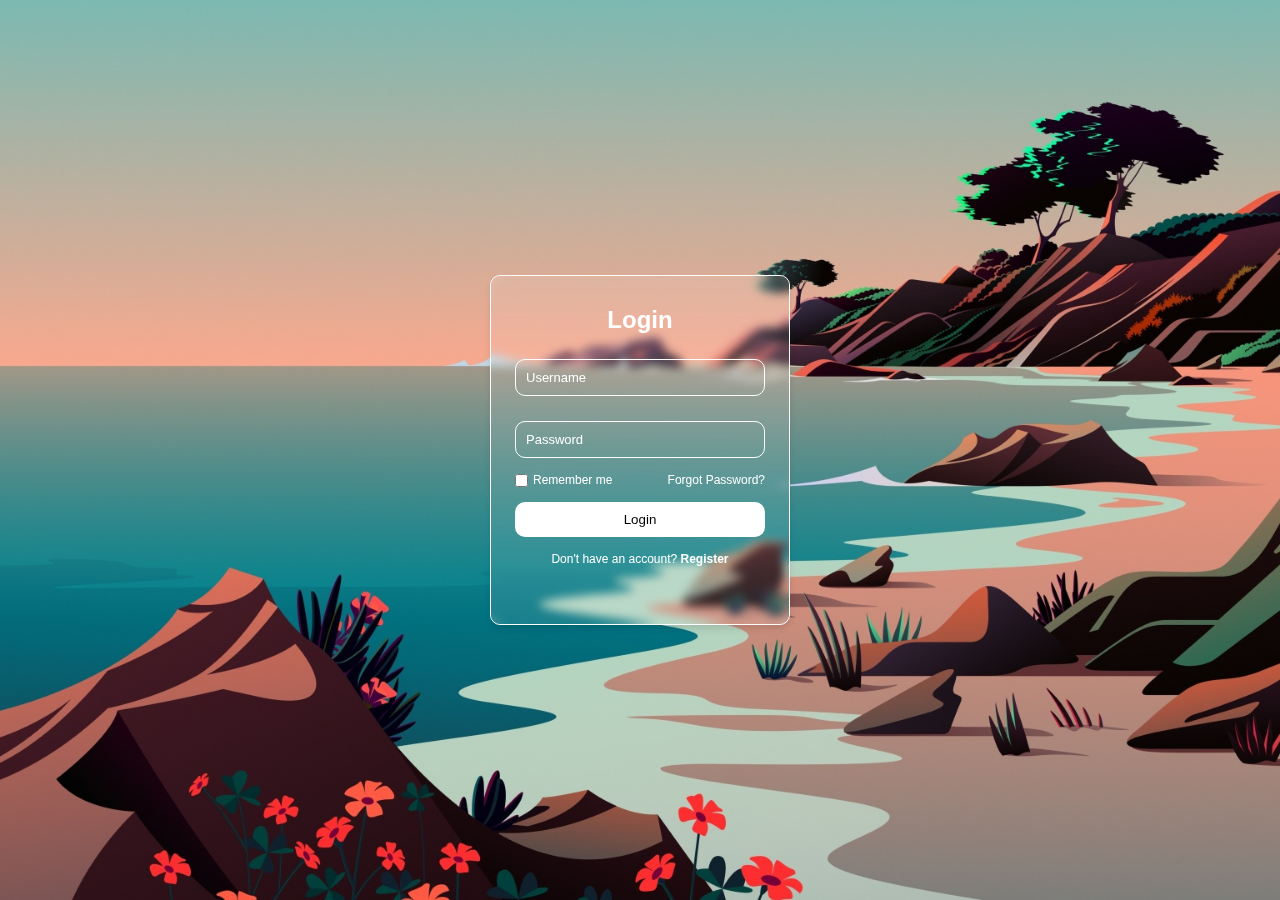
==== index.html @ 894586cf "Add files via upload" ====
<!DOCTYPE html>
<html lang="en">
<head>
    <title>Login Page</title>
    <link rel="stylesheet" href="style.css">
</head>
<body>
    <div class="glass-container">
        <div class="login-box">
            <h2>Login</h2>
            <form action="#" method="POST">

                <input type="text" id="username" name="username" required placeholder="Username">          
                <input type="password" id="password" name="password" required placeholder="Password">
                <div class="options">
                    <input type="checkbox" id="remember" name="remember">
                    <label for="remember">Remember me</label>
                    <a href="#">Forgot Password?</a>
                </div>
                
                <button type="submit">Login</button>

                <p>Don't have an account? <a href="#" id="register">Register</a></p>
            </form>
        </div>
    </div>
</body>
</html>
---- style.css ----
* {
    margin: 0;
    box-sizing: border-box;
    font-family: 'Poppins', sans-serif;
}

body {
    margin: 0;
    display: flex;
    justify-content: center;
    align-items: center;
    height: 100vh;
    background-image: url('backG.jpg');
    background-size: cover;
}

.glass-container {
    width: 300px;
    height: 350px;
    position: relative;
    z-index: 1;
    background: rgba(255, 255, 255, 0.1);
    box-shadow: 0 4px 6px rgba(0, 0, 0, 0.1);
    border-radius: 10px;
    border: 1px solid #fff;
}

.glass-container::before {
    content: '';
    position: absolute;
    width: 100%;
    height: 100%;
    border-radius: 10px;
    backdrop-filter: blur(5px);
  /*  -webkit-backdrop-filter: blur(5px);*/
    z-index: -1;
}

.login-box {
    max-width: 250px;
    margin: 0 auto;
    text-align: center;
}

h2 {
    color: #fff;
    margin-top: 30px;
    margin-bottom: -20px;
}

form {
    display: flex;
    flex-direction: column;
    margin-top: 20px;
}

input {
    padding: 10px;
    margin-top: 25px;
    border: none;
    border-radius: 10px;
    background: transparent;
    border: 1px solid #fff;
    color: #fff;
    font-size: 13px;
}

input::placeholder {
    color: #fff;
}

input:focus {
    outline: none;
}

.options {
    display: flex;
    align-items: center;
    margin-top: 15px;
    font-size: 12px;
    color: white;
}

.options input {
    margin-right: 5px;
    margin-top: 0px;
}

.options a {
    text-decoration: none;
    color: white;
    margin-left: auto;
}

button {
    background: #fff;
    color: black;
    padding: 10px;
    border: none;
    border-radius: 10px;
    cursor: pointer;
    margin-top: 15px;
}

button:hover {
   /* background: transparent;*/
    color: white;
    outline: 1px solid #fff;
}

p {
    font-size: 12px;
    color: #fff;
    margin-top: 15px;
}

#register {
    text-decoration: none;
    color: #fff;
    font-weight: bold;
}
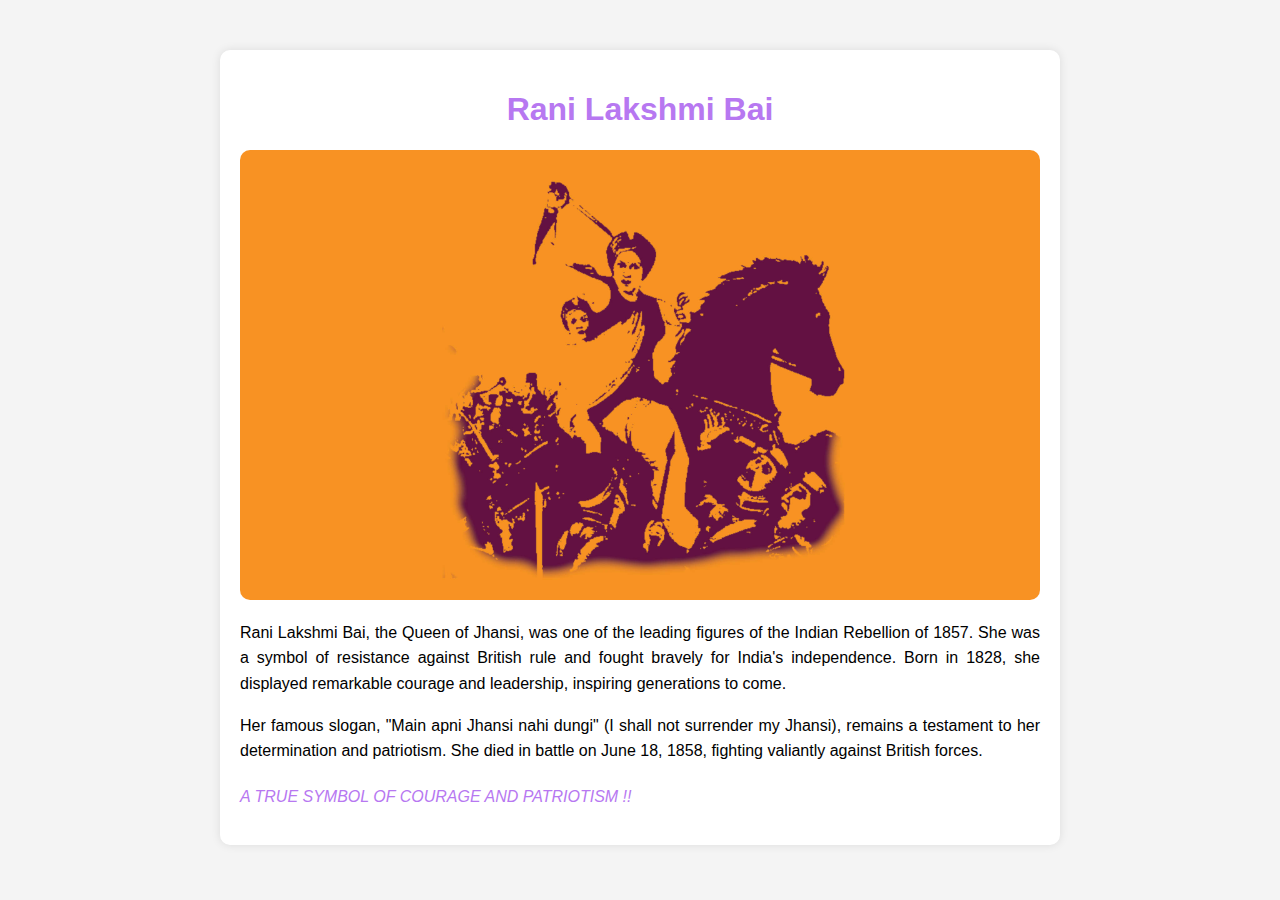
==== commit 1b15ea8f: "Add files via upload" ====
--- a/index.html
+++ b/index.html
@@ -1,28 +1,24 @@
 <!DOCTYPE html>
 <html lang="en">
 <head>
-    <title>Login Page</title>
+    <title>Tribute Page</title>
     <link rel="stylesheet" href="style.css">
 </head>
 <body>
-    <div class="glass-container">
-        <div class="login-box">
-            <h2>Login</h2>
-            <form action="#" method="POST">
-
-                <input type="text" id="username" name="username" required placeholder="Username">          
-                <input type="password" id="password" name="password" required placeholder="Password">
-                <div class="options">
-                    <input type="checkbox" id="remember" name="remember">
-                    <label for="remember">Remember me</label>
-                    <a href="#">Forgot Password?</a>
-                </div>
-                
-                <button type="submit">Login</button>
-
-                <p>Don't have an account? <a href="#" id="register">Register</a></p>
-            </form>
-        </div>
+    <div class="container">
+        <h1>Rani Lakshmi Bai</h1>
+        <img src="rani.jpg" alt="Rani Lakshmi Bai">
+        <p>
+            Rani Lakshmi Bai, the Queen of Jhansi, was one of the leading figures of the Indian Rebellion of 1857.
+            She was a symbol of resistance against British rule and fought bravely for India's independence. Born in
+            1828, she displayed remarkable courage and leadership, inspiring generations to come.
+        </p>
+        <p>
+            Her famous slogan, "Main apni Jhansi nahi dungi" (I shall not surrender my Jhansi), remains a testament
+            to her determination and patriotism. She died in battle on June 18, 1858, fighting valiantly against
+            British forces.
+        </p>
+        <p class="footer">A TRUE SYMBOL OF COURAGE AND PATRIOTISM !!</p>
     </div>
 </body>
 </html>--- a/style.css
+++ b/style.css
@@ -1,121 +1,34 @@
-* {
-    margin: 0;
-    box-sizing: border-box;
-    font-family: 'Poppins', sans-serif;
-}
+        body {
+            font-family: Arial, sans-serif;
+            margin: 0;
+            padding: 0;
+            text-align: center;
+            background-color:#f4f4f4;
+        }
+        .container {
+            max-width: 800px;
+            margin: 50px auto;
+            padding: 20px;
+            background: white;
+            box-shadow: 0px 0px 10px rgba(0, 0, 0, 0.1);
+            border-radius: 10px;
+            
+        }
+        img {
+            width: 100%;
+            border-radius: 10px;
+        }
+        h1 {
+            color: #b778f1;
+        }
+        p {
+            text-align: justify;
+            line-height: 1.6;
 
-body {
-    margin: 0;
-    display: flex;
-    justify-content: center;
-    align-items: center;
-    height: 100vh;
-    background-image: url('backG.jpg');
-    background-size: cover;
-}
+        }
+        .footer {
+            margin-top: 20px;
+            font-style: italic;
+            color: #b778f1;
+        }
 
-.glass-container {
-    width: 300px;
-    height: 350px;
-    position: relative;
-    z-index: 1;
-    background: rgba(255, 255, 255, 0.1);
-    box-shadow: 0 4px 6px rgba(0, 0, 0, 0.1);
-    border-radius: 10px;
-    border: 1px solid #fff;
-}
-
-.glass-container::before {
-    content: '';
-    position: absolute;
-    width: 100%;
-    height: 100%;
-    border-radius: 10px;
-    backdrop-filter: blur(5px);
-  /*  -webkit-backdrop-filter: blur(5px);*/
-    z-index: -1;
-}
-
-.login-box {
-    max-width: 250px;
-    margin: 0 auto;
-    text-align: center;
-}
-
-h2 {
-    color: #fff;
-    margin-top: 30px;
-    margin-bottom: -20px;
-}
-
-form {
-    display: flex;
-    flex-direction: column;
-    margin-top: 20px;
-}
-
-input {
-    padding: 10px;
-    margin-top: 25px;
-    border: none;
-    border-radius: 10px;
-    background: transparent;
-    border: 1px solid #fff;
-    color: #fff;
-    font-size: 13px;
-}
-
-input::placeholder {
-    color: #fff;
-}
-
-input:focus {
-    outline: none;
-}
-
-.options {
-    display: flex;
-    align-items: center;
-    margin-top: 15px;
-    font-size: 12px;
-    color: white;
-}
-
-.options input {
-    margin-right: 5px;
-    margin-top: 0px;
-}
-
-.options a {
-    text-decoration: none;
-    color: white;
-    margin-left: auto;
-}
-
-button {
-    background: #fff;
-    color: black;
-    padding: 10px;
-    border: none;
-    border-radius: 10px;
-    cursor: pointer;
-    margin-top: 15px;
-}
-
-button:hover {
-   /* background: transparent;*/
-    color: white;
-    outline: 1px solid #fff;
-}
-
-p {
-    font-size: 12px;
-    color: #fff;
-    margin-top: 15px;
-}
-
-#register {
-    text-decoration: none;
-    color: #fff;
-    font-weight: bold;
-}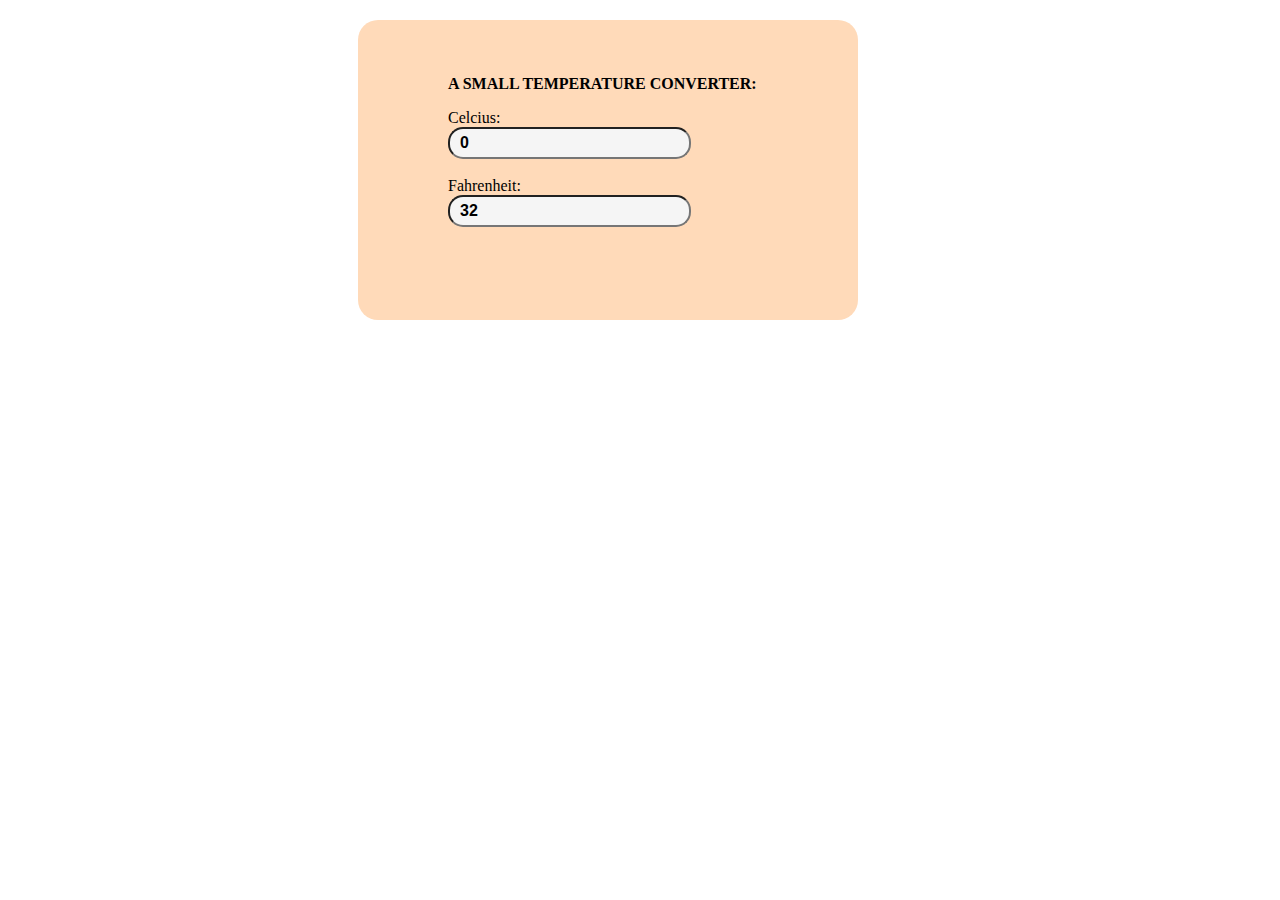
==== commit ad02f6c0: "Add files via upload" ====
--- a/index.html
+++ b/index.html
@@ -1,24 +1,25 @@
-<!DOCTYPE html>
-<html lang="en">
-<head>
-    <title>Tribute Page</title>
-    <link rel="stylesheet" href="style.css">
-</head>
-<body>
-    <div class="container">
-        <h1>Rani Lakshmi Bai</h1>
-        <img src="rani.jpg" alt="Rani Lakshmi Bai">
-        <p>
-            Rani Lakshmi Bai, the Queen of Jhansi, was one of the leading figures of the Indian Rebellion of 1857.
-            She was a symbol of resistance against British rule and fought bravely for India's independence. Born in
-            1828, she displayed remarkable courage and leadership, inspiring generations to come.
-        </p>
-        <p>
-            Her famous slogan, "Main apni Jhansi nahi dungi" (I shall not surrender my Jhansi), remains a testament
-            to her determination and patriotism. She died in battle on June 18, 1858, fighting valiantly against
-            British forces.
-        </p>
-        <p class="footer">A TRUE SYMBOL OF COURAGE AND PATRIOTISM !!</p>
-    </div>
-</body>
+<!DOCTYPE HTML>
+<html>
+  <head>
+    
+    <link rel = "stylesheet" href = "style.css"/>
+  </head>
+  <body>
+    <form class="second">
+        
+      <div class="first">
+
+      <p>A SMALL TEMPERATURE CONVERTER:</p>
+      <label for="celcius">Celcius:</label><br />
+      <input type="number" id="celcius" value = "0">
+      <br /><br />
+      <label for="fahr">Fahrenheit:</label><br />
+      <input type="number" id="fahr" value = "32">
+      <script src = "script.js"></script>
+
+     </div>
+
+    </form>
+    
+  </body>
 </html>--- a/style.css
+++ b/style.css
@@ -1,34 +1,30 @@
-        body {
-            font-family: Arial, sans-serif;
-            margin: 0;
-            padding: 0;
-            text-align: center;
-            background-color:#f4f4f4;
-        }
-        .container {
-            max-width: 800px;
-            margin: 50px auto;
-            padding: 20px;
-            background: white;
-            box-shadow: 0px 0px 10px rgba(0, 0, 0, 0.1);
-            border-radius: 10px;
-            
-        }
-        img {
-            width: 100%;
-            border-radius: 10px;
-        }
-        h1 {
-            color: #b778f1;
-        }
-        p {
-            text-align: justify;
-            line-height: 1.6;
-
-        }
-        .footer {
-            margin-top: 20px;
-            font-style: italic;
-            color: #b778f1;
-        }
-
+input {
+    border-radius: 15px;
+    border: 2px bold #3c4043;
+    font-size: 16px;
+    line-height: 1;
+    outline: none;
+    font-weight: bold;
+    color:black;
+    padding: 5px 10px 5px 10px;
+    background-color:whitesmoke
+  }
+    
+  p {
+    margin-top: 20px;
+    padding-top: 55px;
+    color:black;
+    font-weight: bold;
+  }
+.second{
+    height: 300px;
+    width: 500px;
+    background-color:peachpuff;
+    border: 5px ;
+    border-radius: 20px;
+    border-color: black;
+    margin-left: 350px;
+}
+.first{
+    margin-left: 90px;
+}
